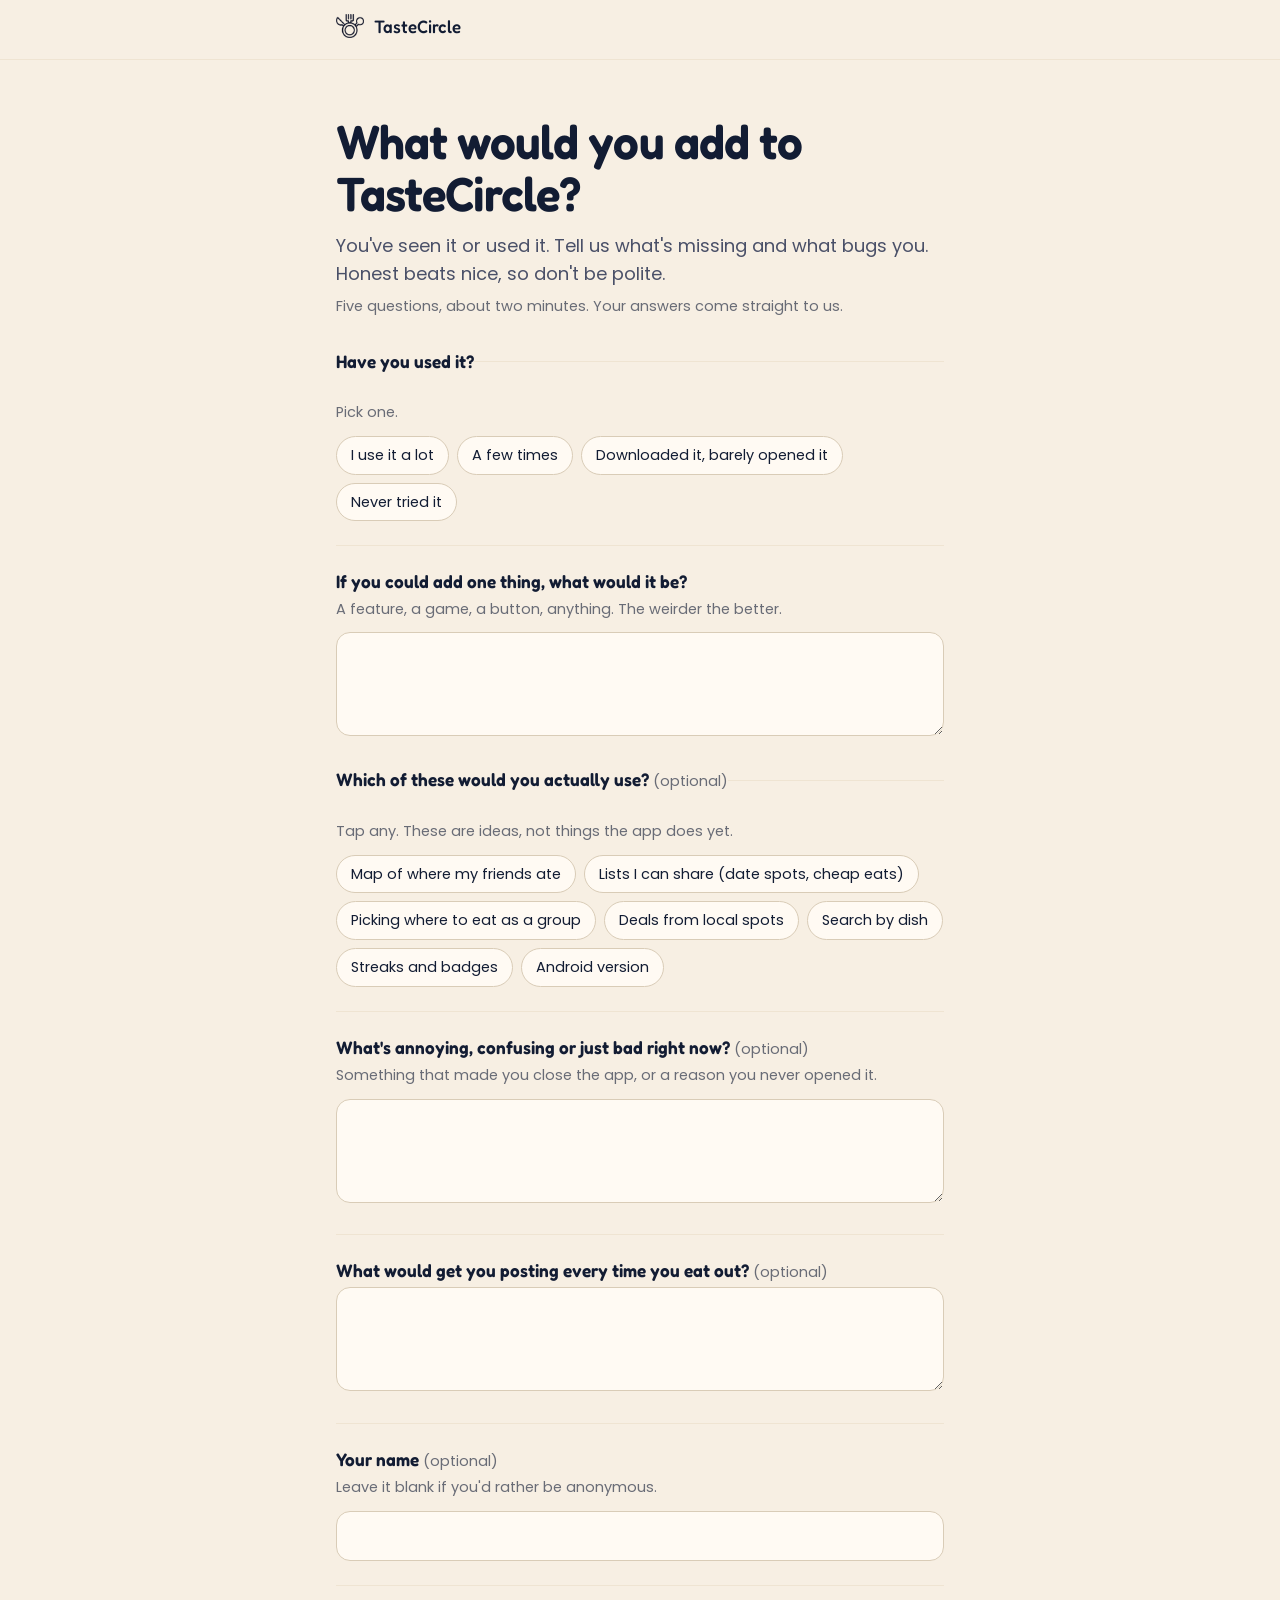
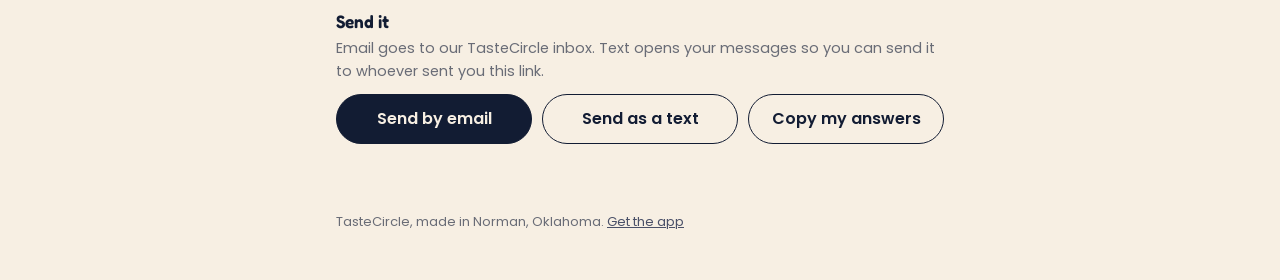
==== feedback/index.html @ be79920f "Add /feedback/: friends' feedback form (what would you add to TasteCircle) Co-Authored-By: Claude Op" ====
<!doctype html>
<html lang="en">
<head>
<meta charset="utf-8">
<meta name="viewport" content="width=device-width, initial-scale=1, viewport-fit=cover">
<title>Make TasteCircle better</title>
<meta name="description" content="Five quick questions. Tell us what you'd add to TasteCircle and what bugs you. Honest beats nice.">
<meta name="robots" content="noindex">
<meta name="theme-color" content="#F7EFE3">
<meta property="og:type" content="website">
<meta property="og:site_name" content="TasteCircle">
<meta property="og:title" content="What would you add to TasteCircle?">
<meta property="og:description" content="Five quick questions, about two minutes. Honest beats nice.">
<meta property="og:image" content="https://stationonemain-source.github.io/taste-circle-site/assets/img/og.jpg">
<meta name="twitter:card" content="summary_large_image">
<link rel="icon" type="image/png" href="../assets/img/favicon.png">
<link rel="apple-touch-icon" href="../assets/img/apple-touch-icon.png">
<link rel="preload" href="../assets/fonts/fredoka.woff2" as="font" type="font/woff2" crossorigin>
<link rel="preload" href="../assets/fonts/poppins-400.woff2" as="font" type="font/woff2" crossorigin>
<style>
@font-face{font-family:Fredoka;src:url(../assets/fonts/fredoka.woff2) format("woff2");font-weight:300 700;font-display:swap}
@font-face{font-family:Poppins;src:url(../assets/fonts/poppins-400.woff2) format("woff2");font-weight:400;font-display:swap}
@font-face{font-family:Poppins;src:url(../assets/fonts/poppins-500.woff2) format("woff2");font-weight:500;font-display:swap}
@font-face{font-family:Poppins;src:url(../assets/fonts/poppins-600.woff2) format("woff2");font-weight:600;font-display:swap}
:root{
  --cream:#F7EFE3;--cream-2:#EFE4D2;--navy:#121c33;--navy-2:#1a2745;--peri:#9DB6FF;
  --ink-2:#4a5068;--ink-3:rgba(18,28,51,.62);--field:#fffaf3;
}
*{box-sizing:border-box}
html{-webkit-text-size-adjust:100%}
body{margin:0;background:var(--cream);color:var(--navy);font:400 16px/1.55 Poppins,sans-serif}
.wrap{max-width:640px;margin:0 auto;padding:0 16px}
.hdr{border-bottom:1px solid var(--cream-2);height:60px;display:flex;align-items:center}
.hdr .wrap{width:100%}
.brand{display:inline-flex;align-items:center;gap:10px;color:var(--navy);text-decoration:none;font:500 18px/1 Fredoka,sans-serif;font-stretch:94%}
.brand img{width:28px;height:auto}
h1{font:600 36px/1.08 Fredoka,sans-serif;font-stretch:94%;letter-spacing:-.02em;margin:40px 0 12px}
.lede{color:var(--ink-2);font-size:18px;margin:0 0 8px}
.small{color:var(--ink-3);font-size:14.5px;margin:0}
form{margin:32px 0 0}
fieldset{border:0;margin:0;padding:24px 0;border-top:1px solid var(--cream-2)}
legend,label.q{display:block;font:600 18px/1.3 Fredoka,sans-serif;font-stretch:94%;padding:0;margin:0 0 4px}
.hint{display:block;color:var(--ink-3);font-size:14.5px;margin:0 0 12px}
.opt{color:var(--ink-3);font:400 14.5px Poppins,sans-serif}
textarea,input[type=text]{width:100%;font:400 16px/1.5 Poppins,sans-serif;color:var(--navy);background:var(--field);border:1px solid #d9ccb7;border-radius:14px;padding:12px 14px}
textarea{min-height:104px;resize:vertical}
textarea:focus,input:focus{outline:2px solid var(--peri);outline-offset:1px;border-color:var(--navy)}
.chips{display:flex;flex-wrap:wrap;gap:8px}
.chip{position:relative}
.chip input{position:absolute;opacity:0;inset:0;margin:0;cursor:pointer}
.chip span{display:inline-block;padding:9px 14px;border:1px solid #d9ccb7;border-radius:999px;background:var(--field);font-size:14.5px;line-height:1.3;cursor:pointer;user-select:none}
.chip input:checked+span{background:var(--navy);border-color:var(--navy);color:var(--cream)}
.chip input:focus-visible+span{outline:2px solid var(--peri);outline-offset:2px}
.send{border-top:1px solid var(--cream-2);padding:24px 0 8px}
.btns{display:flex;flex-direction:column;gap:10px;margin-top:12px}
.btn{appearance:none;display:block;width:100%;text-align:center;font:600 16px/1 Poppins,sans-serif;padding:16px 20px;border-radius:999px;border:1px solid var(--navy);cursor:pointer;text-decoration:none}
.btn.primary{background:var(--navy);color:var(--cream)}
.btn.ghost{background:transparent;color:var(--navy)}
.btn:focus-visible{outline:2px solid var(--peri);outline-offset:2px}
.err{color:#9b2c2c;font-size:14.5px;margin:8px 0 0;min-height:1.4em}
.done{display:none;background:var(--navy);color:var(--cream);border-radius:14px;padding:20px;margin:16px 0 0}
.done h2{font:600 22px/1.2 Fredoka,sans-serif;font-stretch:94%;margin:0 0 6px}
.done p{margin:0;color:rgba(247,239,227,.82);font-size:14.5px}
.done.show{display:block}
footer{color:var(--ink-3);font-size:13px;padding:32px 0 48px}
footer a{color:var(--ink-2)}
@media (min-width:641px){h1{font-size:48px;margin-top:56px}.btns{flex-direction:row}.btn{width:auto;flex:1}}
</style>
</head>
<body>
<header class="hdr"><div class="wrap"><a class="brand" href="../"><img src="../assets/img/mark-navy.png" width="327" height="278" alt="">TasteCircle</a></div></header>

<main class="wrap">
  <h1>What would you add to TasteCircle?</h1>
  <p class="lede">You've seen it or used it. Tell us what's missing and what bugs you. Honest beats nice, so don't be polite.</p>
  <p class="small">Five questions, about two minutes. Your answers come straight to us.</p>

  <form id="f" novalidate>
    <fieldset>
      <legend>Have you used it?</legend>
      <span class="hint">Pick one.</span>
      <div class="chips" role="radiogroup">
        <label class="chip"><input type="radio" name="used" value="I use it a lot"><span>I use it a lot</span></label>
        <label class="chip"><input type="radio" name="used" value="A few times"><span>A few times</span></label>
        <label class="chip"><input type="radio" name="used" value="Downloaded it, barely opened it"><span>Downloaded it, barely opened it</span></label>
        <label class="chip"><input type="radio" name="used" value="Never tried it"><span>Never tried it</span></label>
      </div>
    </fieldset>

    <fieldset>
      <label class="q" for="add">If you could add one thing, what would it be?</label>
      <span class="hint">A feature, a game, a button, anything. The weirder the better.</span>
      <textarea id="add" name="add" required></textarea>
    </fieldset>

    <fieldset>
      <legend>Which of these would you actually use? <span class="opt">(optional)</span></legend>
      <span class="hint">Tap any. These are ideas, not things the app does yet.</span>
      <div class="chips">
        <label class="chip"><input type="checkbox" name="ideas" value="Map of where my friends ate"><span>Map of where my friends ate</span></label>
        <label class="chip"><input type="checkbox" name="ideas" value="Lists I can share (date spots, cheap eats)"><span>Lists I can share (date spots, cheap eats)</span></label>
        <label class="chip"><input type="checkbox" name="ideas" value="Picking where to eat as a group"><span>Picking where to eat as a group</span></label>
        <label class="chip"><input type="checkbox" name="ideas" value="Deals from local spots"><span>Deals from local spots</span></label>
        <label class="chip"><input type="checkbox" name="ideas" value="Search by dish"><span>Search by dish</span></label>
        <label class="chip"><input type="checkbox" name="ideas" value="Streaks and badges"><span>Streaks and badges</span></label>
        <label class="chip"><input type="checkbox" name="ideas" value="Android version"><span>Android version</span></label>
      </div>
    </fieldset>

    <fieldset>
      <label class="q" for="bad">What's annoying, confusing or just bad right now? <span class="opt">(optional)</span></label>
      <span class="hint">Something that made you close the app, or a reason you never opened it.</span>
      <textarea id="bad" name="bad"></textarea>
    </fieldset>

    <fieldset>
      <label class="q" for="more">What would get you posting every time you eat out? <span class="opt">(optional)</span></label>
      <textarea id="more" name="more"></textarea>
    </fieldset>

    <fieldset>
      <label class="q" for="name">Your name <span class="opt">(optional)</span></label>
      <span class="hint">Leave it blank if you'd rather be anonymous.</span>
      <input type="text" id="name" name="name" autocomplete="given-name">
    </fieldset>

    <div class="send">
      <label class="q">Send it</label>
      <span class="hint">Email goes to our TasteCircle inbox. Text opens your messages so you can send it to whoever sent you this link.</span>
      <div class="btns">
        <button class="btn primary" type="button" data-send="email">Send by email</button>
        <button class="btn ghost" type="button" data-send="text">Send as a text</button>
        <button class="btn ghost" type="button" data-send="copy">Copy my answers</button>
      </div>
      <p class="err" id="err" role="alert"></p>
      <div class="done" id="done" role="status">
        <h2>Thank you.</h2>
        <p id="doneMsg">Your email app should be open with your answers in it. Hit send there and it reaches us.</p>
      </div>
    </div>
  </form>
</main>

<footer><div class="wrap">TasteCircle, made in Norman, Oklahoma. <a href="https://apps.apple.com/us/app/tastecircle/id6755754524">Get the app</a></div></footer>

<script>
(function(){
  var TO = "tastecirclemain@gmail.com";
  var f = document.getElementById("f");
  var err = document.getElementById("err");
  var done = document.getElementById("done");
  var doneMsg = document.getElementById("doneMsg");

  function val(id){ return document.getElementById(id).value.trim(); }

  function compose(){
    var used = (f.querySelector('input[name=used]:checked') || {}).value || "";
    var ideas = Array.prototype.map.call(f.querySelectorAll('input[name=ideas]:checked'), function(i){ return i.value; });
    var lines = ["TasteCircle feedback", ""];
    if (val("name")) lines.push("From: " + val("name"));
    if (used) lines.push("Used it: " + used);
    lines.push("", "One thing I'd add:", val("add"));
    if (ideas.length) lines.push("", "I'd use: " + ideas.join("; "));
    if (val("bad")) lines.push("", "What's bad right now:", val("bad"));
    if (val("more")) lines.push("", "What would get me posting:", val("more"));
    return lines.join("\n");
  }

  function show(msg){ doneMsg.textContent = msg; done.classList.add("show"); done.scrollIntoView({behavior:"smooth", block:"nearest"}); }

  f.addEventListener("click", function(e){
    var b = e.target.closest("[data-send]");
    if (!b) return;
    err.textContent = "";
    if (!val("add")) {
      err.textContent = "Fill in the one thing you'd add first. That's the question we care about most.";
      document.getElementById("add").focus();
      return;
    }
    var body = compose();
    var how = b.getAttribute("data-send");
    if (how === "email") {
      var subj = "TasteCircle feedback" + (val("name") ? " from " + val("name") : "");
      location.href = "mailto:" + TO + "?subject=" + encodeURIComponent(subj) + "&body=" + encodeURIComponent(body);
      show("Your email app should be open with your answers in it. Hit send there and it reaches us.");
    } else if (how === "text") {
      location.href = "sms:?&body=" + encodeURIComponent(body);
      show("Your messages app should be open with your answers in it. Pick who sent you this link and hit send.");
    } else {
      var ok = function(){ show("Copied. Paste it into a text or a DM to whoever sent you this link."); };
      if (navigator.clipboard && navigator.clipboard.writeText) {
        navigator.clipboard.writeText(body).then(ok, function(){ err.textContent = "Couldn't copy here. Try Send by email instead."; });
      } else {
        var t = document.createElement("textarea"); t.value = body; document.body.appendChild(t); t.select();
        try { document.execCommand("copy"); ok(); } catch (x) { err.textContent = "Couldn't copy here. Try Send by email instead."; }
        t.remove();
      }
    }
  });
})();
</script>
</body>
</html>
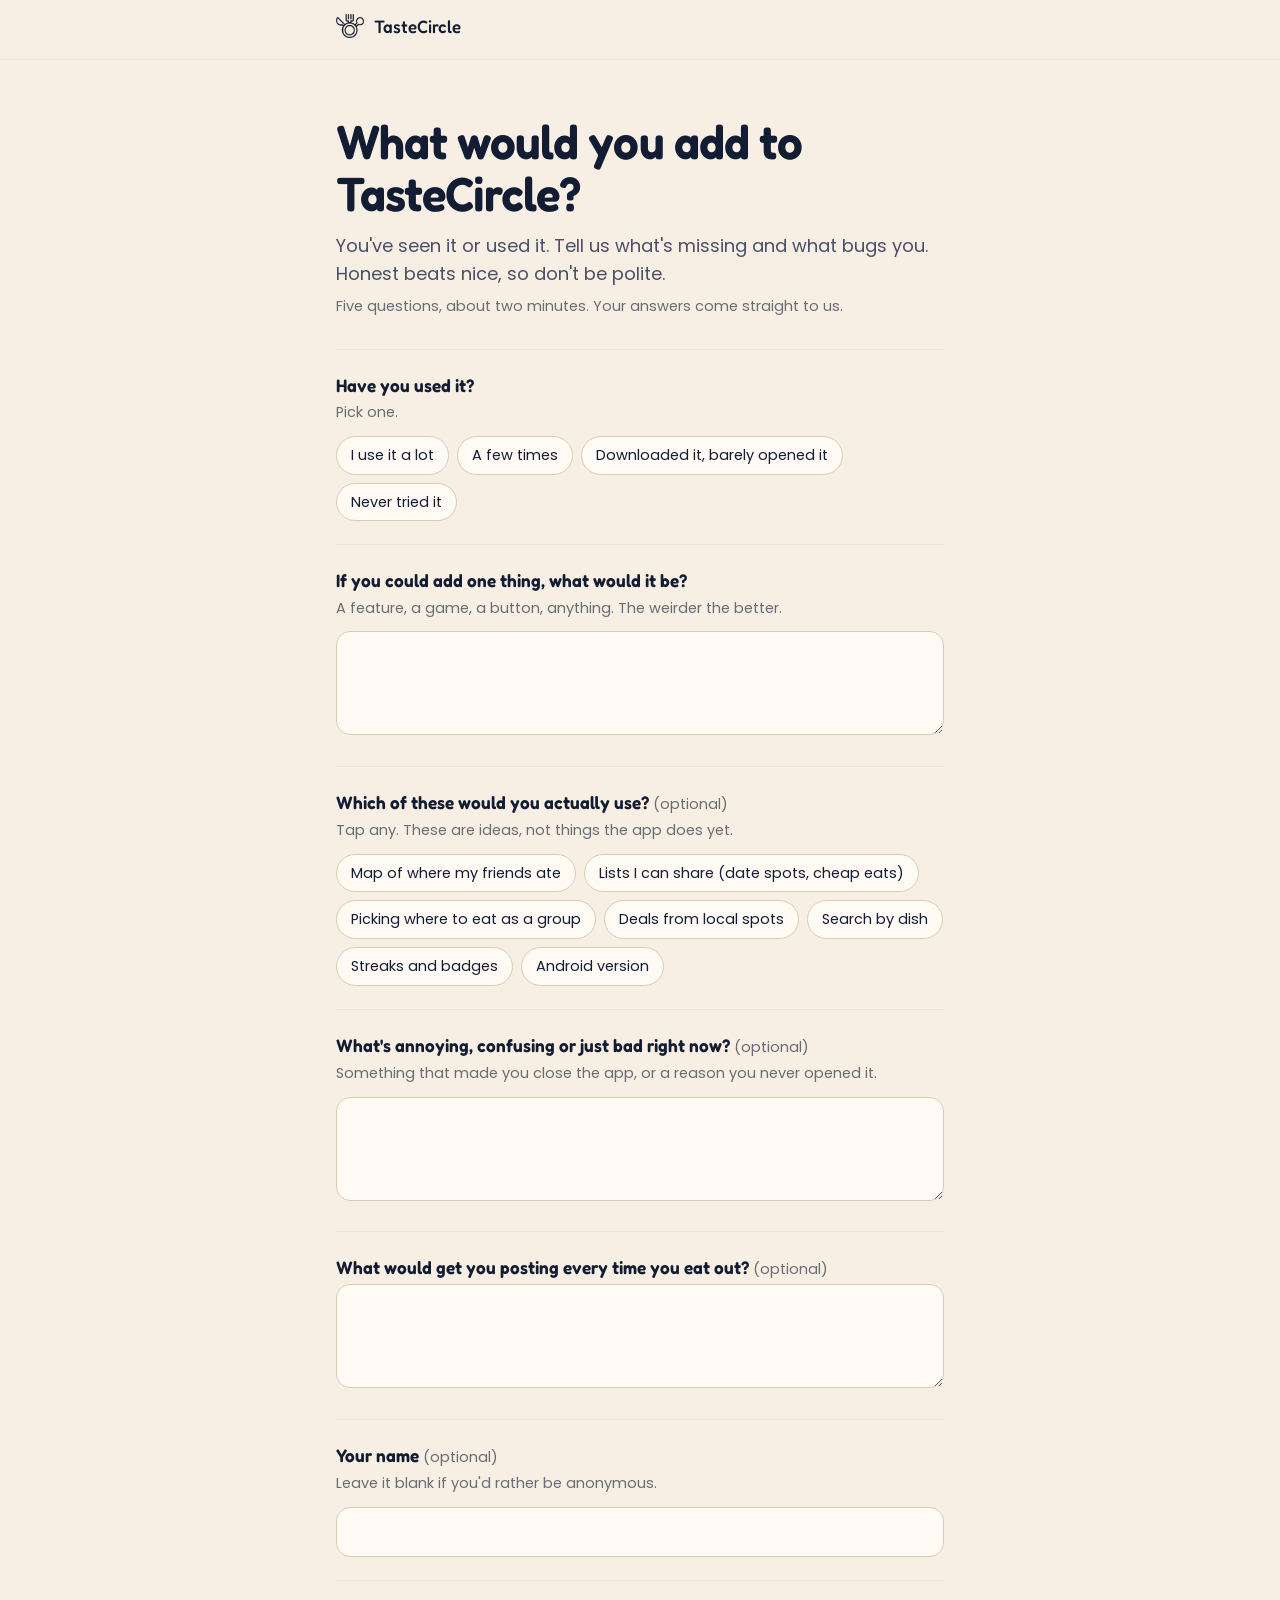
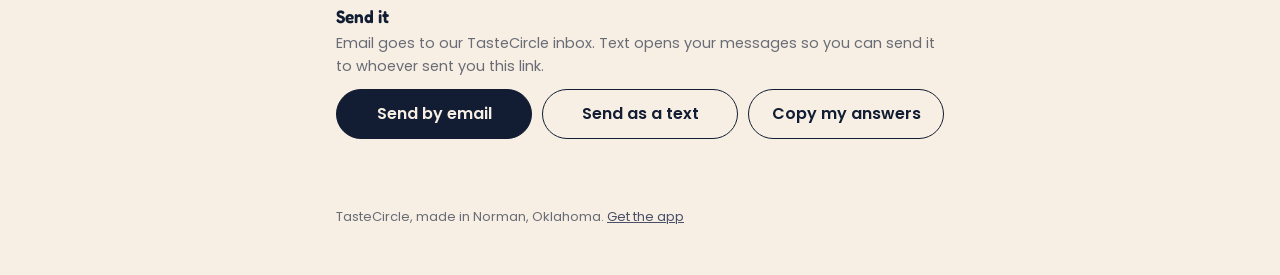
==== commit f80e53af: "feedback: legends no longer cut the divider lines Co-Authored-By: Claude Opus 5.5 <noreply@anthropic" ====
--- a/feedback/index.html
+++ b/feedback/index.html
@@ -38,7 +38,10 @@
 .lede{color:var(--ink-2);font-size:18px;margin:0 0 8px}
 .small{color:var(--ink-3);font-size:14.5px;margin:0}
 form{margin:32px 0 0}
-fieldset{border:0;margin:0;padding:24px 0;border-top:1px solid var(--cream-2)}
+fieldset{border:0;margin:0;padding:0;min-width:0}
+fieldset,.send{box-shadow:0 -1px 0 var(--cream-2);padding-top:24px;padding-bottom:24px}
+legend{float:left;width:100%;padding:0}
+legend+*{clear:both}
 legend,label.q{display:block;font:600 18px/1.3 Fredoka,sans-serif;font-stretch:94%;padding:0;margin:0 0 4px}
 .hint{display:block;color:var(--ink-3);font-size:14.5px;margin:0 0 12px}
 .opt{color:var(--ink-3);font:400 14.5px Poppins,sans-serif}
@@ -51,7 +54,7 @@
 .chip span{display:inline-block;padding:9px 14px;border:1px solid #d9ccb7;border-radius:999px;background:var(--field);font-size:14.5px;line-height:1.3;cursor:pointer;user-select:none}
 .chip input:checked+span{background:var(--navy);border-color:var(--navy);color:var(--cream)}
 .chip input:focus-visible+span{outline:2px solid var(--peri);outline-offset:2px}
-.send{border-top:1px solid var(--cream-2);padding:24px 0 8px}
+.send{padding-bottom:8px}
 .btns{display:flex;flex-direction:column;gap:10px;margin-top:12px}
 .btn{appearance:none;display:block;width:100%;text-align:center;font:600 16px/1 Poppins,sans-serif;padding:16px 20px;border-radius:999px;border:1px solid var(--navy);cursor:pointer;text-decoration:none}
 .btn.primary{background:var(--navy);color:var(--cream)}
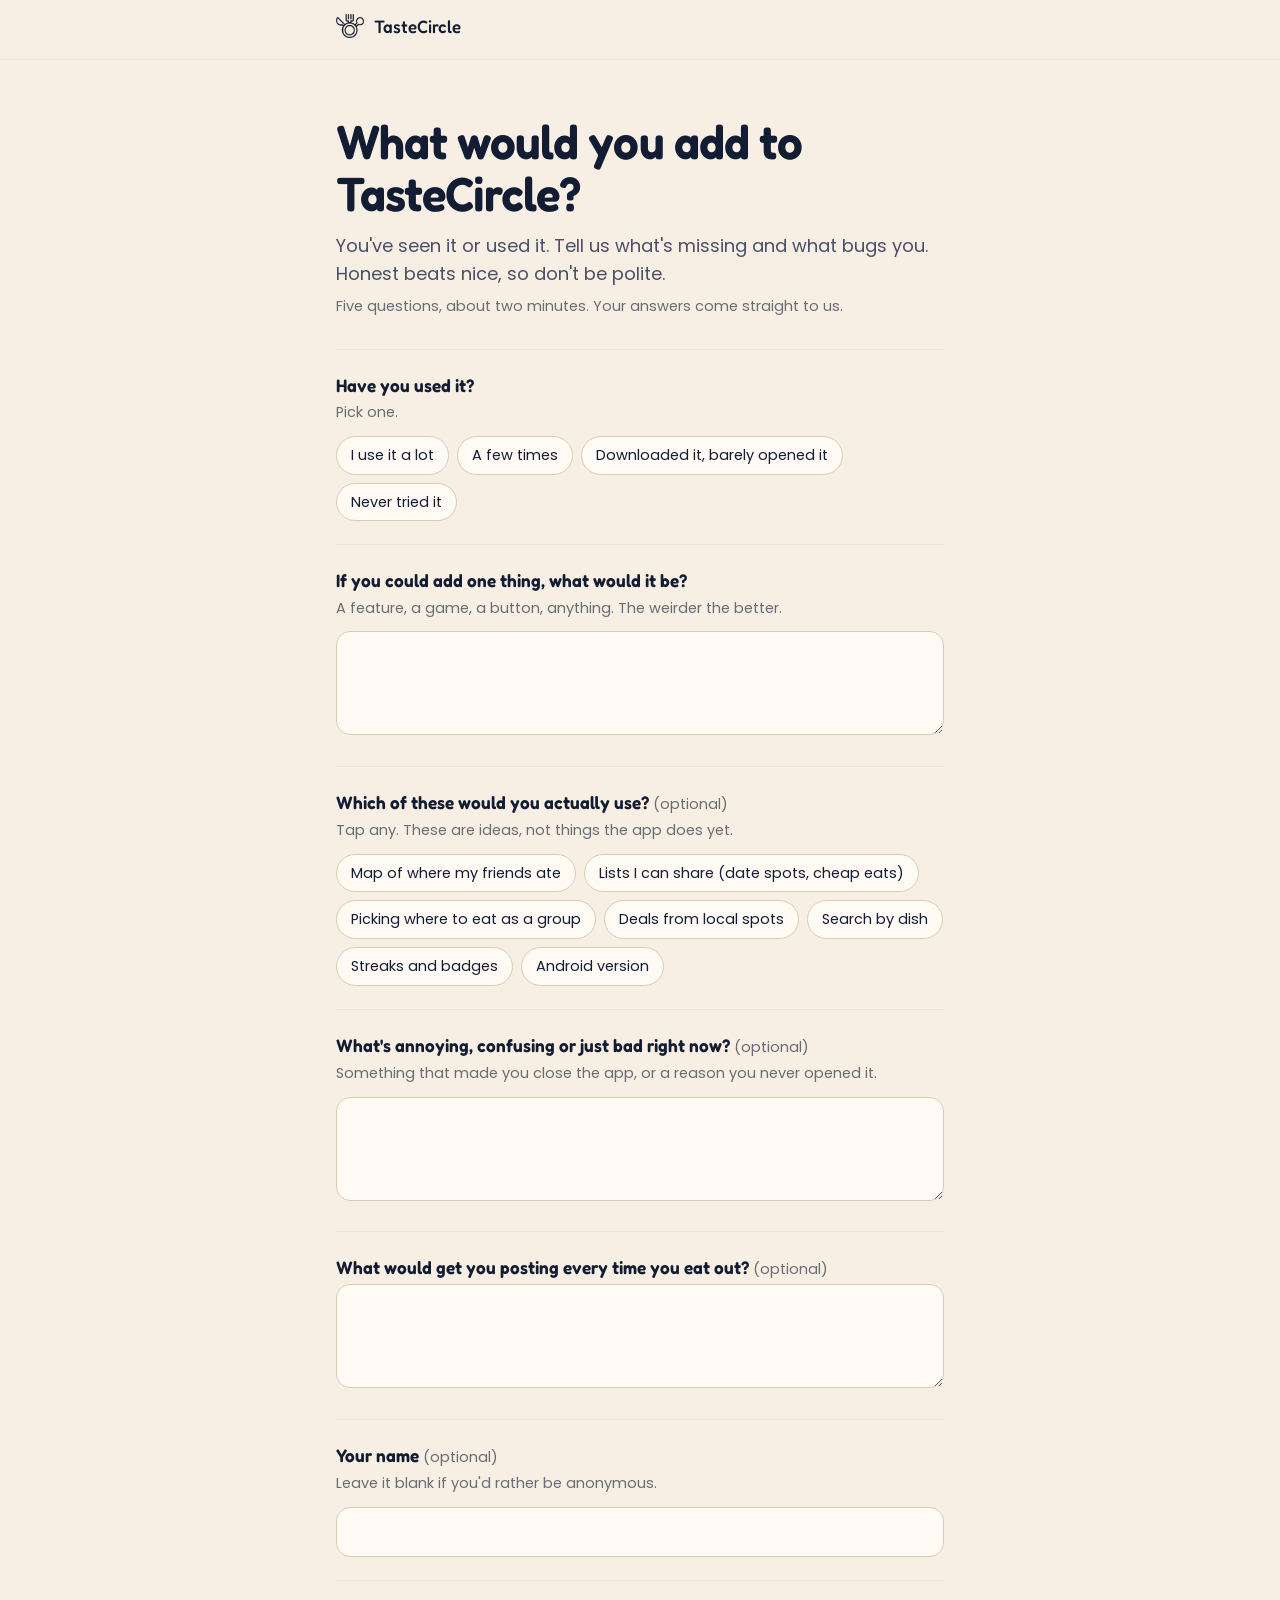
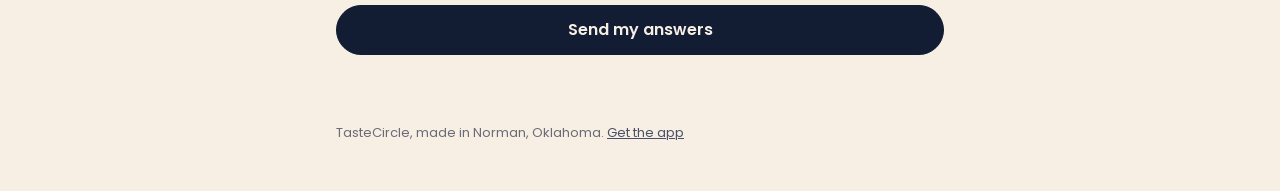
==== commit c46e8010: "feedback: answers go straight to Circle (Taste Circle > The App > Feedback) via n8n tc-feedback; ema" ====
--- a/feedback/index.html
+++ b/feedback/index.html
@@ -55,6 +55,10 @@
 .chip input:checked+span{background:var(--navy);border-color:var(--navy);color:var(--cream)}
 .chip input:focus-visible+span{outline:2px solid var(--peri);outline-offset:2px}
 .send{padding-bottom:8px}
+.send>.btns{margin-top:0}
+.fallback{margin-top:16px}
+.btn:disabled{opacity:.6;cursor:default}
+.hp{position:absolute;left:-9999px;width:1px;height:1px;overflow:hidden}
 .btns{display:flex;flex-direction:column;gap:10px;margin-top:12px}
 .btn{appearance:none;display:block;width:100%;text-align:center;font:600 16px/1 Poppins,sans-serif;padding:16px 20px;border-radius:999px;border:1px solid var(--navy);cursor:pointer;text-decoration:none}
 .btn.primary{background:var(--navy);color:var(--cream)}
@@ -127,18 +131,24 @@
       <input type="text" id="name" name="name" autocomplete="given-name">
     </fieldset>
 
+    <div class="hp" aria-hidden="true"><label for="website">Leave this empty</label><input type="text" id="website" name="website" tabindex="-1" autocomplete="off"></div>
+
     <div class="send">
-      <label class="q">Send it</label>
-      <span class="hint">Email goes to our TasteCircle inbox. Text opens your messages so you can send it to whoever sent you this link.</span>
       <div class="btns">
-        <button class="btn primary" type="button" data-send="email">Send by email</button>
-        <button class="btn ghost" type="button" data-send="text">Send as a text</button>
-        <button class="btn ghost" type="button" data-send="copy">Copy my answers</button>
+        <button class="btn primary" type="button" data-send="post" id="sendBtn">Send my answers</button>
       </div>
       <p class="err" id="err" role="alert"></p>
+      <div class="fallback" id="fallback" hidden>
+        <span class="hint">Or send them another way:</span>
+        <div class="btns">
+          <button class="btn ghost" type="button" data-send="email">Send by email</button>
+          <button class="btn ghost" type="button" data-send="text">Send as a text</button>
+          <button class="btn ghost" type="button" data-send="copy">Copy my answers</button>
+        </div>
+      </div>
       <div class="done" id="done" role="status">
         <h2>Thank you.</h2>
-        <p id="doneMsg">Your email app should be open with your answers in it. Hit send there and it reaches us.</p>
+        <p id="doneMsg">Got it. Your answers are with us.</p>
       </div>
     </div>
   </form>
@@ -149,7 +159,10 @@
 <script>
 (function(){
   var TO = "tastecirclemain@gmail.com";
+  var HOOK = "https://n8n.srv1748596.hstgr.cloud/webhook/tc-feedback";
   var f = document.getElementById("f");
+  var sendBtn = document.getElementById("sendBtn");
+  var fallback = document.getElementById("fallback");
   var err = document.getElementById("err");
   var done = document.getElementById("done");
   var doneMsg = document.getElementById("doneMsg");
@@ -182,6 +195,34 @@
     }
     var body = compose();
     var how = b.getAttribute("data-send");
+    if (how === "post") {
+      if (sendBtn.disabled) return;
+      sendBtn.disabled = true; sendBtn.textContent = "Sending…";
+      var data = {
+        add: val("add"), bad: val("bad"), more: val("more"), name: val("name"), website: val("website"),
+        used: (f.querySelector('input[name=used]:checked') || {}).value || "",
+        ideas: Array.prototype.map.call(f.querySelectorAll('input[name=ideas]:checked'), function(i){ return i.value; })
+      };
+      var fail = function(msg){
+        sendBtn.disabled = false; sendBtn.textContent = "Try again";
+        err.textContent = msg || "That didn't go through. Try again, or send your answers another way below.";
+        fallback.hidden = false;
+      };
+      fetch(HOOK, { method: "POST", headers: { "Content-Type": "application/json" }, body: JSON.stringify(data) })
+        .then(function(r){ return r.json().catch(function(){ return {}; }).then(function(j){ return { status: r.status, j: j }; }); })
+        .then(function(x){
+          if (x.status === 200 && x.j && x.j.ok) {
+            sendBtn.textContent = "Sent";
+            fallback.hidden = true;
+            show(x.j.duplicate ? "We already have these answers. Thanks again." : "Got it. Your answers are with us.");
+          } else if (x.status === 429) {
+            fail("Too many answers in a short time. Try again later, or send them another way below.");
+          } else {
+            fail();
+          }
+        }, function(){ fail(); });
+      return;
+    }
     if (how === "email") {
       var subj = "TasteCircle feedback" + (val("name") ? " from " + val("name") : "");
       location.href = "mailto:" + TO + "?subject=" + encodeURIComponent(subj) + "&body=" + encodeURIComponent(body);
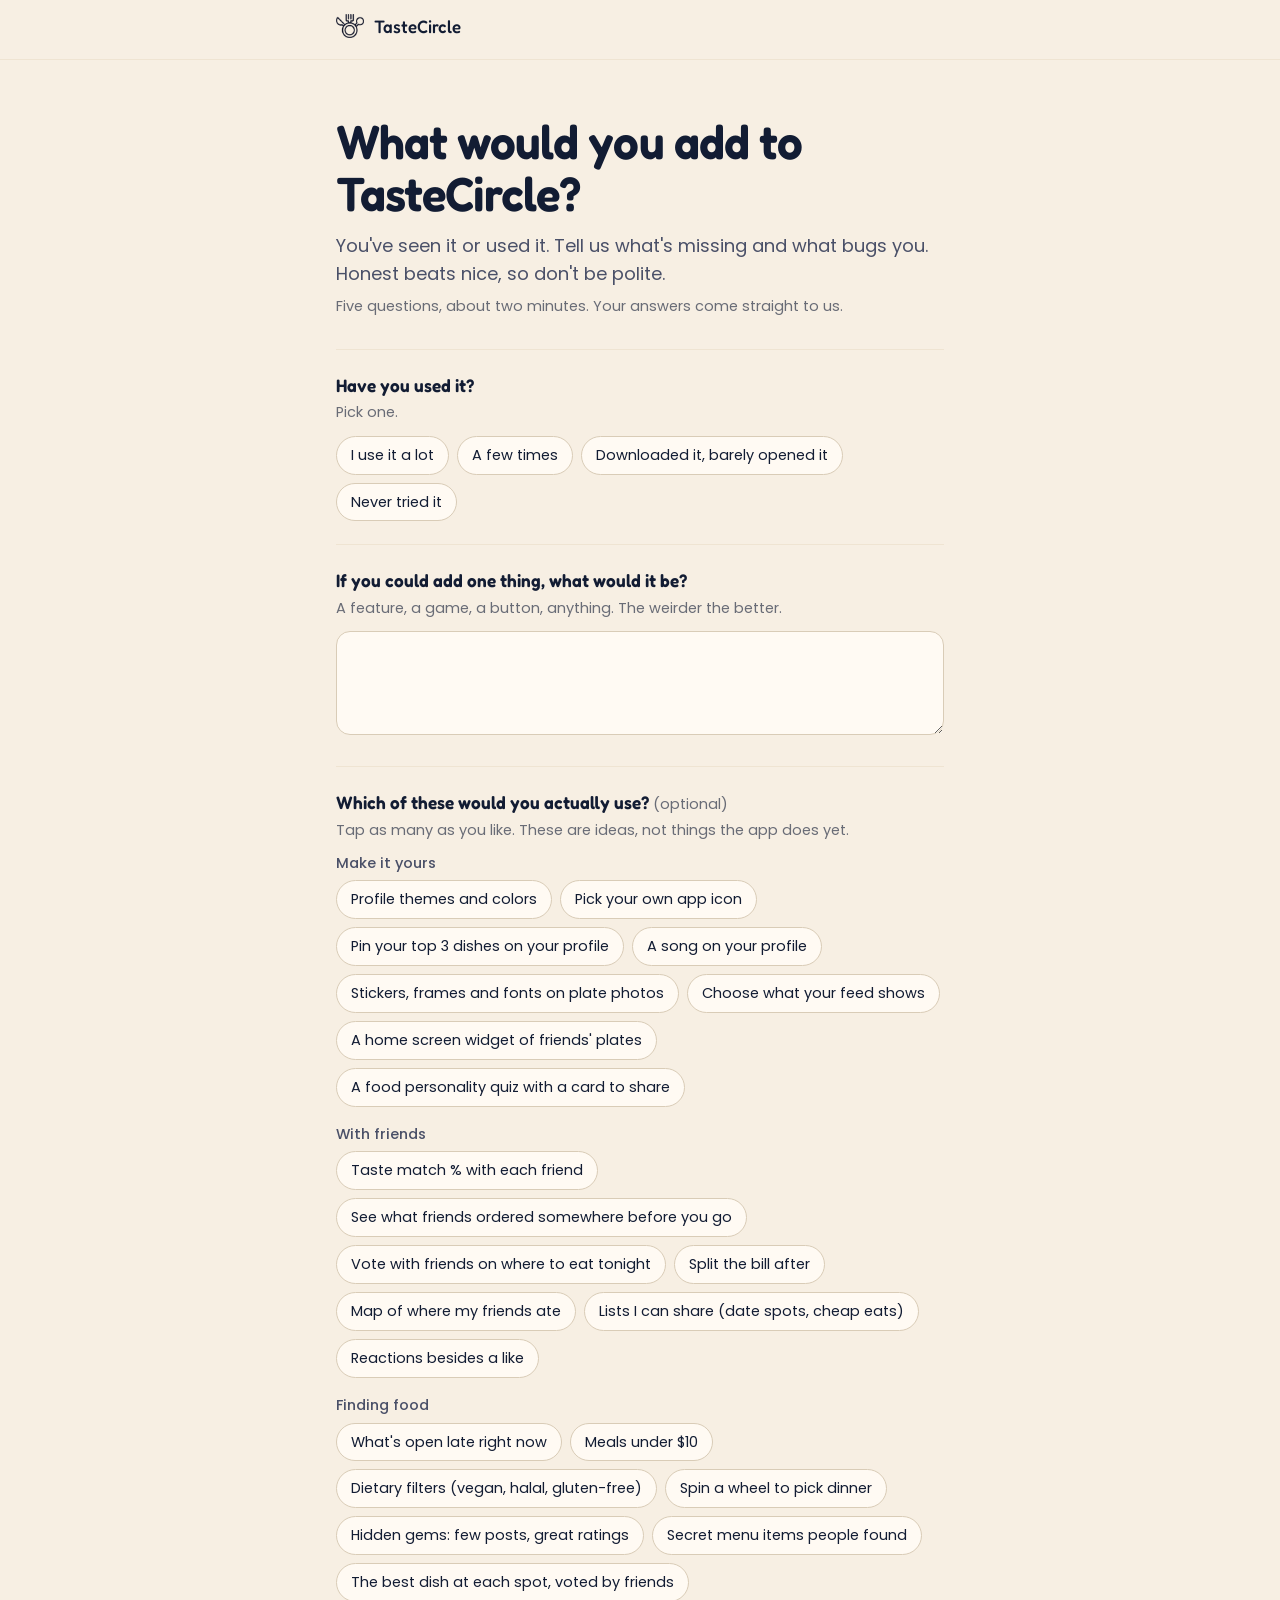
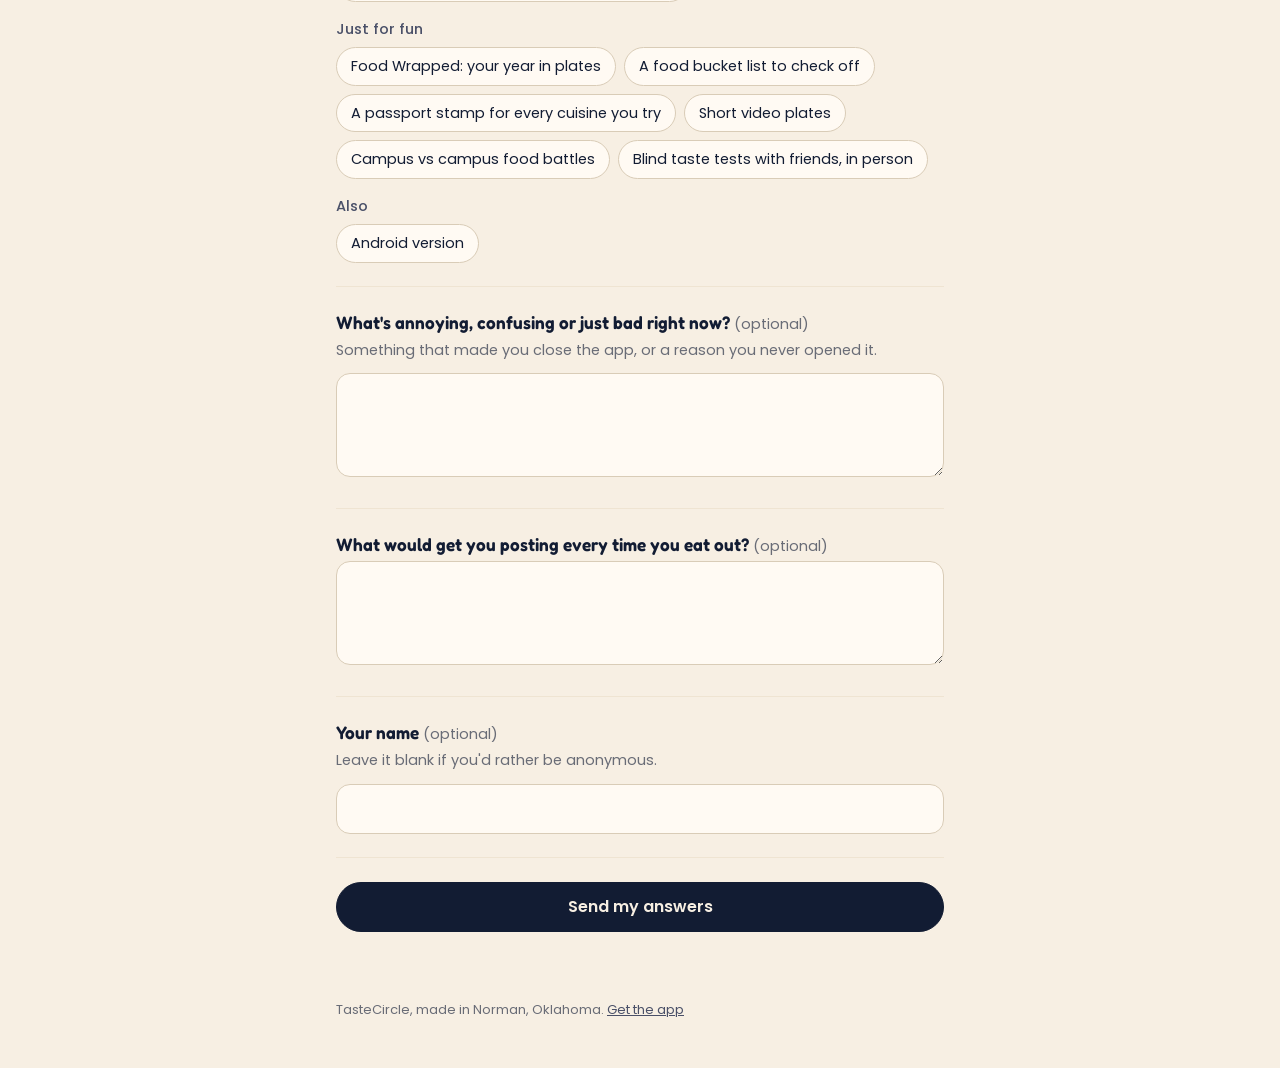
==== commit a63d2a6b: "feedback: 29 idea chips in five groups (Make it yours first), none the app already has Co-Authored-B" ====
--- a/feedback/index.html
+++ b/feedback/index.html
@@ -49,6 +49,8 @@
 textarea{min-height:104px;resize:vertical}
 textarea:focus,input:focus{outline:2px solid var(--peri);outline-offset:1px;border-color:var(--navy)}
 .chips{display:flex;flex-wrap:wrap;gap:8px}
+.grp+.grp{margin-top:18px}
+.grp-h{display:block;font:500 14.5px/1.3 Poppins,sans-serif;color:var(--ink-2);margin:0 0 8px}
 .chip{position:relative}
 .chip input{position:absolute;opacity:0;inset:0;margin:0;cursor:pointer}
 .chip span{display:inline-block;padding:9px 14px;border:1px solid #d9ccb7;border-radius:999px;background:var(--field);font-size:14.5px;line-height:1.3;cursor:pointer;user-select:none}
@@ -102,15 +104,60 @@
 
     <fieldset>
       <legend>Which of these would you actually use? <span class="opt">(optional)</span></legend>
-      <span class="hint">Tap any. These are ideas, not things the app does yet.</span>
-      <div class="chips">
-        <label class="chip"><input type="checkbox" name="ideas" value="Map of where my friends ate"><span>Map of where my friends ate</span></label>
-        <label class="chip"><input type="checkbox" name="ideas" value="Lists I can share (date spots, cheap eats)"><span>Lists I can share (date spots, cheap eats)</span></label>
-        <label class="chip"><input type="checkbox" name="ideas" value="Picking where to eat as a group"><span>Picking where to eat as a group</span></label>
-        <label class="chip"><input type="checkbox" name="ideas" value="Deals from local spots"><span>Deals from local spots</span></label>
-        <label class="chip"><input type="checkbox" name="ideas" value="Search by dish"><span>Search by dish</span></label>
-        <label class="chip"><input type="checkbox" name="ideas" value="Streaks and badges"><span>Streaks and badges</span></label>
-        <label class="chip"><input type="checkbox" name="ideas" value="Android version"><span>Android version</span></label>
+      <span class="hint">Tap as many as you like. These are ideas, not things the app does yet.</span>
+      <div class="grp">
+        <span class="grp-h">Make it yours</span>
+        <div class="chips">
+          <label class="chip"><input type="checkbox" name="ideas" value="Profile themes and colors"><span>Profile themes and colors</span></label>
+          <label class="chip"><input type="checkbox" name="ideas" value="Pick your own app icon"><span>Pick your own app icon</span></label>
+          <label class="chip"><input type="checkbox" name="ideas" value="Pin your top 3 dishes on your profile"><span>Pin your top 3 dishes on your profile</span></label>
+          <label class="chip"><input type="checkbox" name="ideas" value="A song on your profile"><span>A song on your profile</span></label>
+          <label class="chip"><input type="checkbox" name="ideas" value="Stickers, frames and fonts on plate photos"><span>Stickers, frames and fonts on plate photos</span></label>
+          <label class="chip"><input type="checkbox" name="ideas" value="Choose what your feed shows"><span>Choose what your feed shows</span></label>
+          <label class="chip"><input type="checkbox" name="ideas" value="A home screen widget of friends&#x27; plates"><span>A home screen widget of friends&#x27; plates</span></label>
+          <label class="chip"><input type="checkbox" name="ideas" value="A food personality quiz with a card to share"><span>A food personality quiz with a card to share</span></label>
+        </div>
+      </div>
+      <div class="grp">
+        <span class="grp-h">With friends</span>
+        <div class="chips">
+          <label class="chip"><input type="checkbox" name="ideas" value="Taste match % with each friend"><span>Taste match % with each friend</span></label>
+          <label class="chip"><input type="checkbox" name="ideas" value="See what friends ordered somewhere before you go"><span>See what friends ordered somewhere before you go</span></label>
+          <label class="chip"><input type="checkbox" name="ideas" value="Vote with friends on where to eat tonight"><span>Vote with friends on where to eat tonight</span></label>
+          <label class="chip"><input type="checkbox" name="ideas" value="Split the bill after"><span>Split the bill after</span></label>
+          <label class="chip"><input type="checkbox" name="ideas" value="Map of where my friends ate"><span>Map of where my friends ate</span></label>
+          <label class="chip"><input type="checkbox" name="ideas" value="Lists I can share (date spots, cheap eats)"><span>Lists I can share (date spots, cheap eats)</span></label>
+          <label class="chip"><input type="checkbox" name="ideas" value="Reactions besides a like"><span>Reactions besides a like</span></label>
+        </div>
+      </div>
+      <div class="grp">
+        <span class="grp-h">Finding food</span>
+        <div class="chips">
+          <label class="chip"><input type="checkbox" name="ideas" value="What&#x27;s open late right now"><span>What&#x27;s open late right now</span></label>
+          <label class="chip"><input type="checkbox" name="ideas" value="Meals under $10"><span>Meals under $10</span></label>
+          <label class="chip"><input type="checkbox" name="ideas" value="Dietary filters (vegan, halal, gluten-free)"><span>Dietary filters (vegan, halal, gluten-free)</span></label>
+          <label class="chip"><input type="checkbox" name="ideas" value="Spin a wheel to pick dinner"><span>Spin a wheel to pick dinner</span></label>
+          <label class="chip"><input type="checkbox" name="ideas" value="Hidden gems: few posts, great ratings"><span>Hidden gems: few posts, great ratings</span></label>
+          <label class="chip"><input type="checkbox" name="ideas" value="Secret menu items people found"><span>Secret menu items people found</span></label>
+          <label class="chip"><input type="checkbox" name="ideas" value="The best dish at each spot, voted by friends"><span>The best dish at each spot, voted by friends</span></label>
+        </div>
+      </div>
+      <div class="grp">
+        <span class="grp-h">Just for fun</span>
+        <div class="chips">
+          <label class="chip"><input type="checkbox" name="ideas" value="Food Wrapped: your year in plates"><span>Food Wrapped: your year in plates</span></label>
+          <label class="chip"><input type="checkbox" name="ideas" value="A food bucket list to check off"><span>A food bucket list to check off</span></label>
+          <label class="chip"><input type="checkbox" name="ideas" value="A passport stamp for every cuisine you try"><span>A passport stamp for every cuisine you try</span></label>
+          <label class="chip"><input type="checkbox" name="ideas" value="Short video plates"><span>Short video plates</span></label>
+          <label class="chip"><input type="checkbox" name="ideas" value="Campus vs campus food battles"><span>Campus vs campus food battles</span></label>
+          <label class="chip"><input type="checkbox" name="ideas" value="Blind taste tests with friends, in person"><span>Blind taste tests with friends, in person</span></label>
+        </div>
+      </div>
+      <div class="grp">
+        <span class="grp-h">Also</span>
+        <div class="chips">
+          <label class="chip"><input type="checkbox" name="ideas" value="Android version"><span>Android version</span></label>
+        </div>
       </div>
     </fieldset>
 
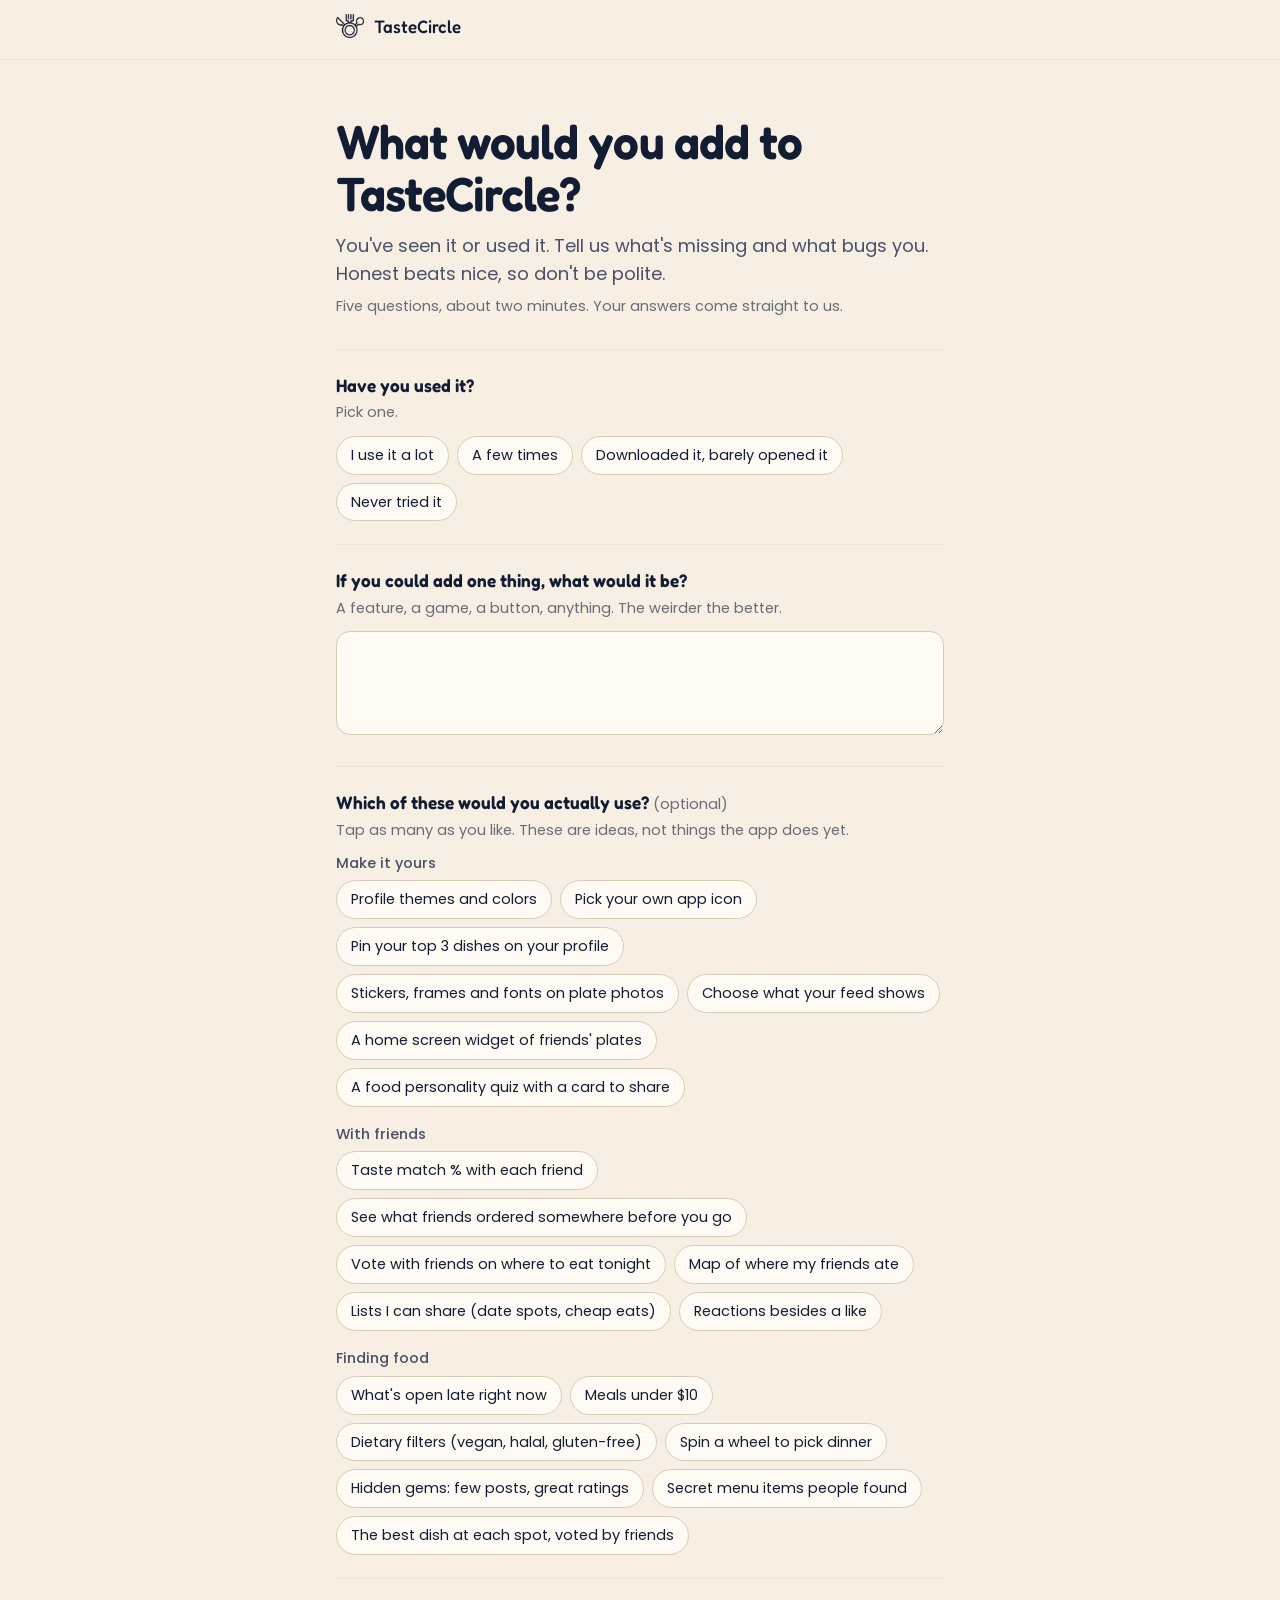
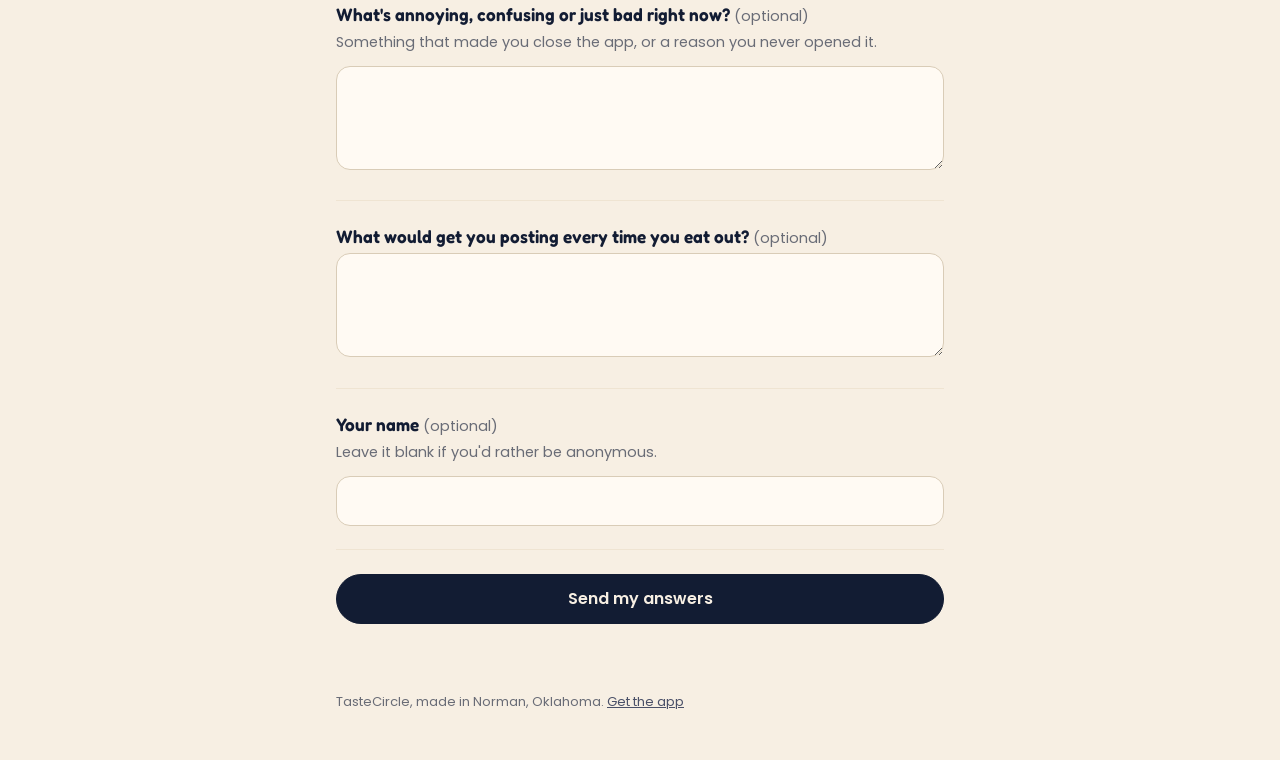
==== commit 14c9ba4a: "feedback: 20 ideas in three groups (Circle's cuts); one quiet retry before showing a failure; the fa" ====
--- a/feedback/index.html
+++ b/feedback/index.html
@@ -111,7 +111,6 @@
           <label class="chip"><input type="checkbox" name="ideas" value="Profile themes and colors"><span>Profile themes and colors</span></label>
           <label class="chip"><input type="checkbox" name="ideas" value="Pick your own app icon"><span>Pick your own app icon</span></label>
           <label class="chip"><input type="checkbox" name="ideas" value="Pin your top 3 dishes on your profile"><span>Pin your top 3 dishes on your profile</span></label>
-          <label class="chip"><input type="checkbox" name="ideas" value="A song on your profile"><span>A song on your profile</span></label>
           <label class="chip"><input type="checkbox" name="ideas" value="Stickers, frames and fonts on plate photos"><span>Stickers, frames and fonts on plate photos</span></label>
           <label class="chip"><input type="checkbox" name="ideas" value="Choose what your feed shows"><span>Choose what your feed shows</span></label>
           <label class="chip"><input type="checkbox" name="ideas" value="A home screen widget of friends&#x27; plates"><span>A home screen widget of friends&#x27; plates</span></label>
@@ -124,7 +123,6 @@
           <label class="chip"><input type="checkbox" name="ideas" value="Taste match % with each friend"><span>Taste match % with each friend</span></label>
           <label class="chip"><input type="checkbox" name="ideas" value="See what friends ordered somewhere before you go"><span>See what friends ordered somewhere before you go</span></label>
           <label class="chip"><input type="checkbox" name="ideas" value="Vote with friends on where to eat tonight"><span>Vote with friends on where to eat tonight</span></label>
-          <label class="chip"><input type="checkbox" name="ideas" value="Split the bill after"><span>Split the bill after</span></label>
           <label class="chip"><input type="checkbox" name="ideas" value="Map of where my friends ate"><span>Map of where my friends ate</span></label>
           <label class="chip"><input type="checkbox" name="ideas" value="Lists I can share (date spots, cheap eats)"><span>Lists I can share (date spots, cheap eats)</span></label>
           <label class="chip"><input type="checkbox" name="ideas" value="Reactions besides a like"><span>Reactions besides a like</span></label>
@@ -140,23 +138,6 @@
           <label class="chip"><input type="checkbox" name="ideas" value="Hidden gems: few posts, great ratings"><span>Hidden gems: few posts, great ratings</span></label>
           <label class="chip"><input type="checkbox" name="ideas" value="Secret menu items people found"><span>Secret menu items people found</span></label>
           <label class="chip"><input type="checkbox" name="ideas" value="The best dish at each spot, voted by friends"><span>The best dish at each spot, voted by friends</span></label>
-        </div>
-      </div>
-      <div class="grp">
-        <span class="grp-h">Just for fun</span>
-        <div class="chips">
-          <label class="chip"><input type="checkbox" name="ideas" value="Food Wrapped: your year in plates"><span>Food Wrapped: your year in plates</span></label>
-          <label class="chip"><input type="checkbox" name="ideas" value="A food bucket list to check off"><span>A food bucket list to check off</span></label>
-          <label class="chip"><input type="checkbox" name="ideas" value="A passport stamp for every cuisine you try"><span>A passport stamp for every cuisine you try</span></label>
-          <label class="chip"><input type="checkbox" name="ideas" value="Short video plates"><span>Short video plates</span></label>
-          <label class="chip"><input type="checkbox" name="ideas" value="Campus vs campus food battles"><span>Campus vs campus food battles</span></label>
-          <label class="chip"><input type="checkbox" name="ideas" value="Blind taste tests with friends, in person"><span>Blind taste tests with friends, in person</span></label>
-        </div>
-      </div>
-      <div class="grp">
-        <span class="grp-h">Also</span>
-        <div class="chips">
-          <label class="chip"><input type="checkbox" name="ideas" value="Android version"><span>Android version</span></label>
         </div>
       </div>
     </fieldset>
@@ -255,8 +236,14 @@
         err.textContent = msg || "That didn't go through. Try again, or send your answers another way below.";
         fallback.hidden = false;
       };
-      fetch(HOOK, { method: "POST", headers: { "Content-Type": "application/json" }, body: JSON.stringify(data) })
-        .then(function(r){ return r.json().catch(function(){ return {}; }).then(function(j){ return { status: r.status, j: j }; }); })
+      var post = function(){
+        return fetch(HOOK, { method: "POST", headers: { "Content-Type": "application/json" }, body: JSON.stringify(data) })
+          .then(function(r){ return r.json().catch(function(){ return {}; }).then(function(j){ return { status: r.status, j: j }; }); });
+      };
+      var wait = function(ms){ return new Promise(function(res){ setTimeout(res, ms); }); };
+      /* one quiet retry: a server restarting for a few seconds should not cost someone their answers */
+      var once = function(){ return post().then(function(x){ return (x.status >= 500) ? wait(2500).then(post) : x; }, function(){ return wait(2500).then(post); }); };
+      once()
         .then(function(x){
           if (x.status === 200 && x.j && x.j.ok) {
             sendBtn.textContent = "Sent";
@@ -265,9 +252,9 @@
           } else if (x.status === 429) {
             fail("Too many answers in a short time. Try again later, or send them another way below.");
           } else {
-            fail();
+            fail("That didn't go through (error " + x.status + "). Try again, or send your answers another way below.");
           }
-        }, function(){ fail(); });
+        }, function(){ fail("Couldn't reach us from this connection. Try again, or send your answers another way below."); });
       return;
     }
     if (how === "email") {
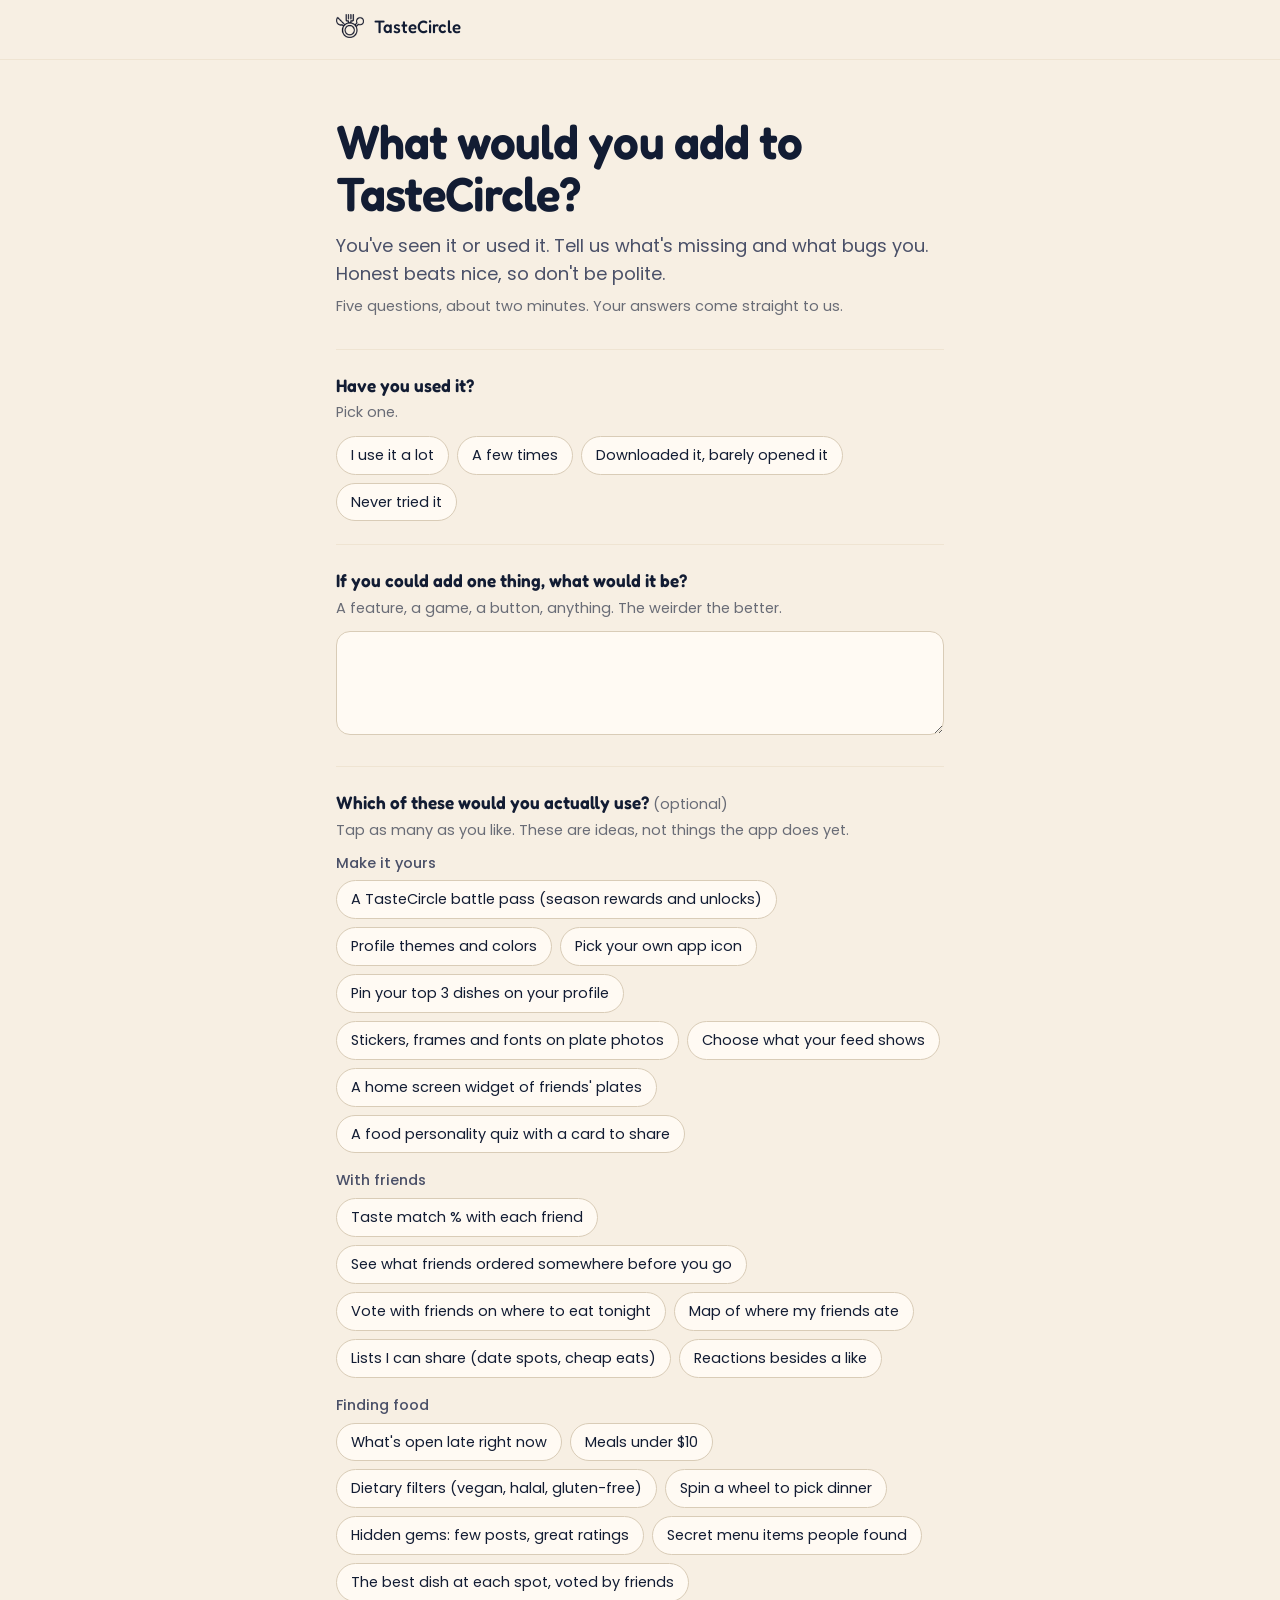
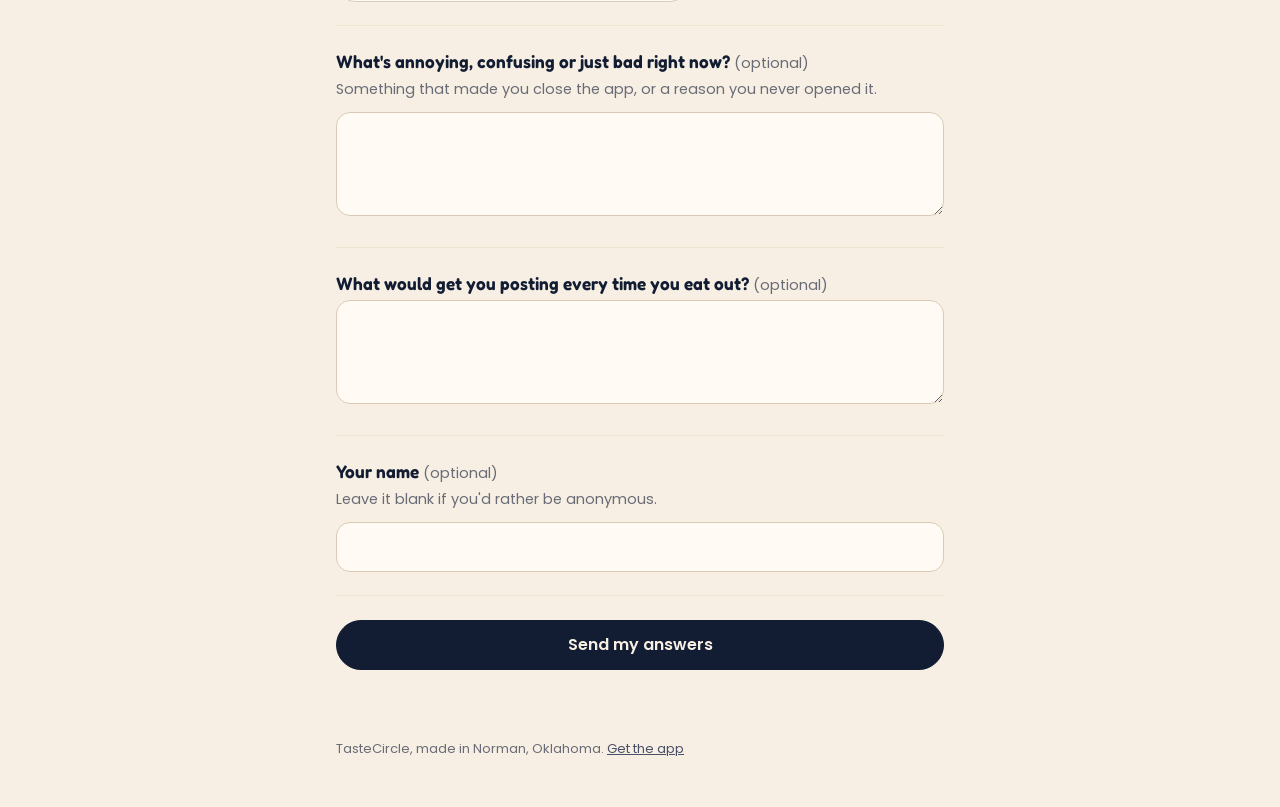
==== commit 1a042e94: "feedback: add the TasteCircle battle pass idea Co-Authored-By: Claude Opus 5.5 <noreply@anthropic.co" ====
--- a/feedback/index.html
+++ b/feedback/index.html
@@ -108,6 +108,7 @@
       <div class="grp">
         <span class="grp-h">Make it yours</span>
         <div class="chips">
+          <label class="chip"><input type="checkbox" name="ideas" value="A TasteCircle battle pass (season rewards and unlocks)"><span>A TasteCircle battle pass (season rewards and unlocks)</span></label>
           <label class="chip"><input type="checkbox" name="ideas" value="Profile themes and colors"><span>Profile themes and colors</span></label>
           <label class="chip"><input type="checkbox" name="ideas" value="Pick your own app icon"><span>Pick your own app icon</span></label>
           <label class="chip"><input type="checkbox" name="ideas" value="Pin your top 3 dishes on your profile"><span>Pin your top 3 dishes on your profile</span></label>
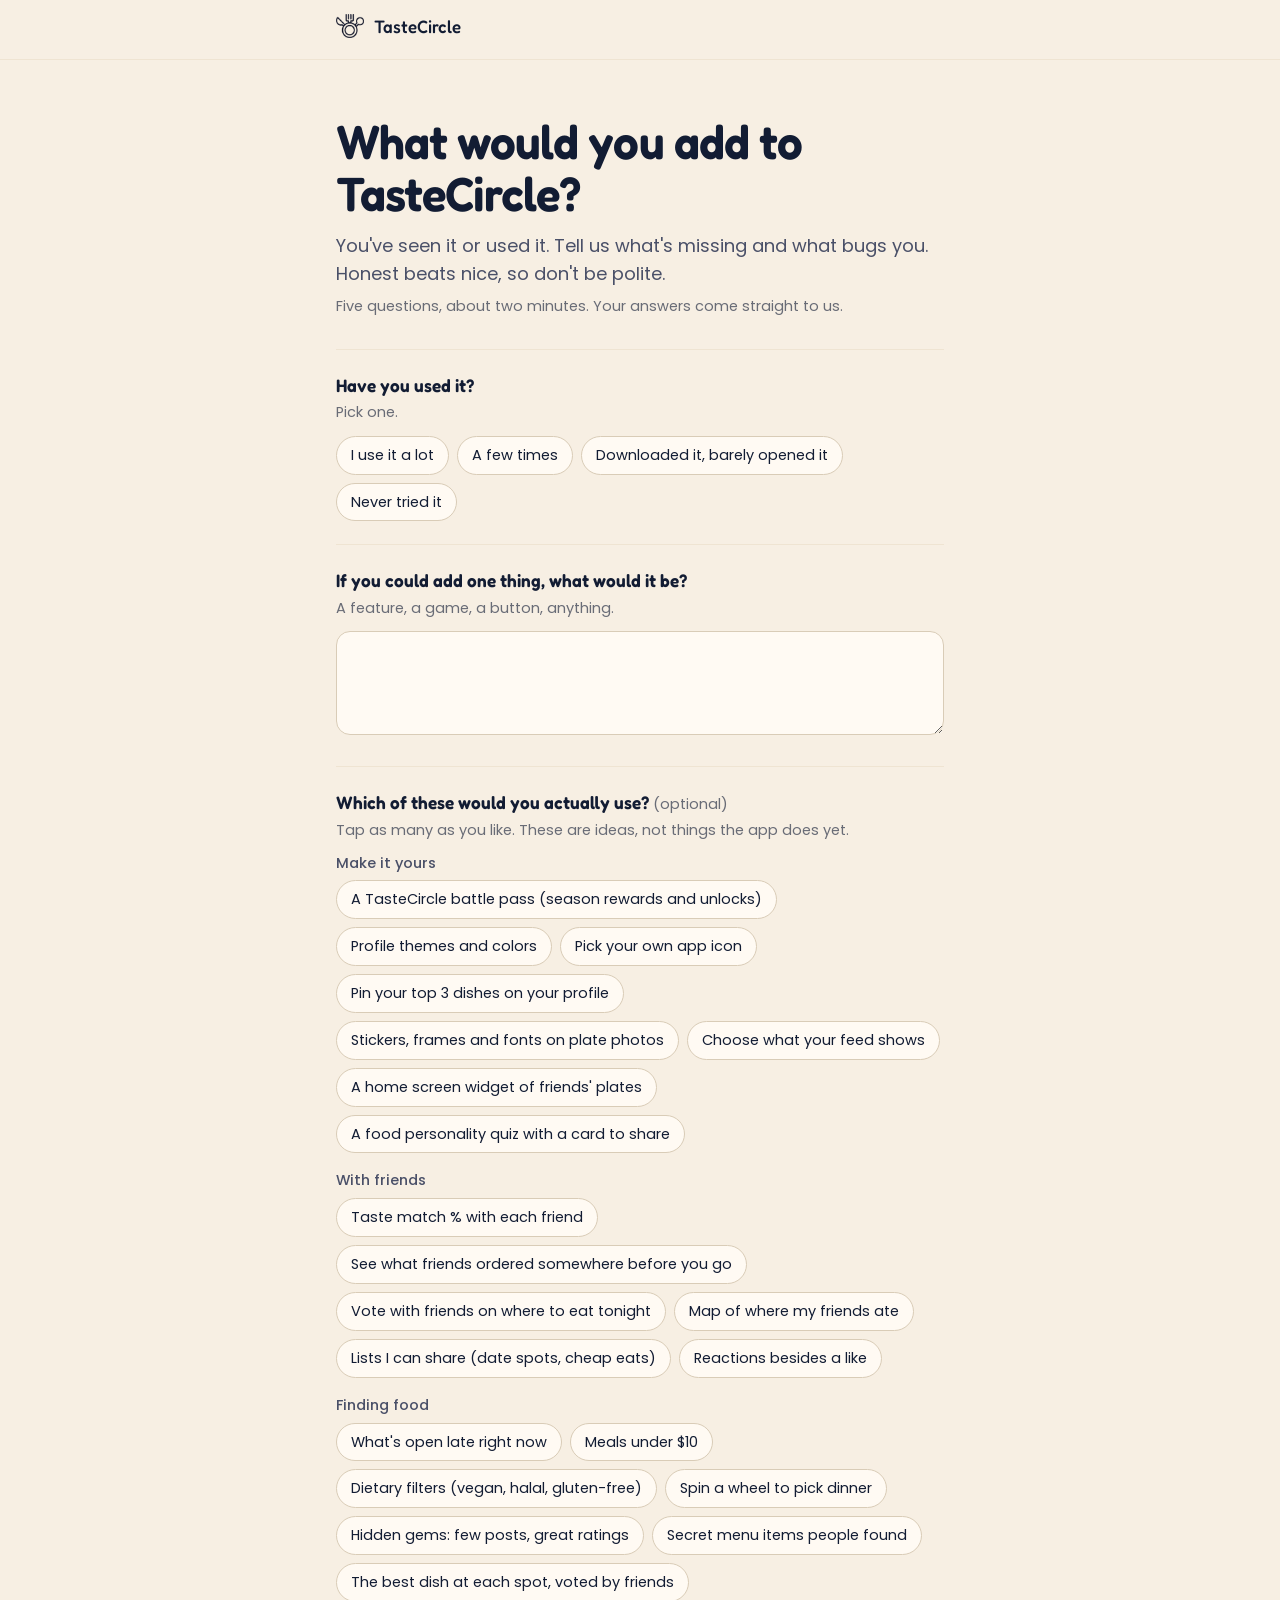
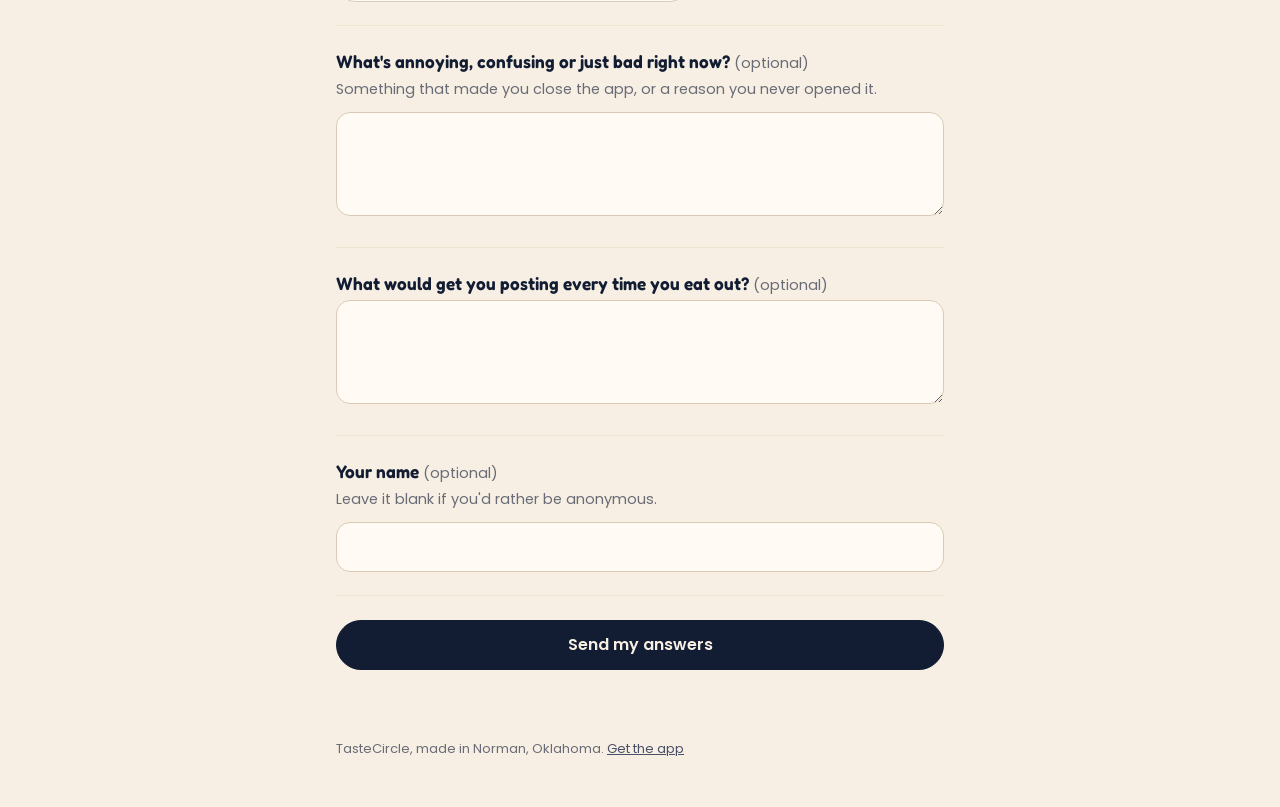
==== commit 35d70f63: "feedback: drop 'The weirder the better.' Co-Authored-By: Claude Opus 5.5 <noreply@anthropic.com>" ====
--- a/feedback/index.html
+++ b/feedback/index.html
@@ -98,7 +98,7 @@
 
     <fieldset>
       <label class="q" for="add">If you could add one thing, what would it be?</label>
-      <span class="hint">A feature, a game, a button, anything. The weirder the better.</span>
+      <span class="hint">A feature, a game, a button, anything.</span>
       <textarea id="add" name="add" required></textarea>
     </fieldset>
 
@@ -252,6 +252,8 @@
             show(x.j.duplicate ? "We already have these answers. Thanks again." : "Got it. Your answers are with us.");
           } else if (x.status === 429) {
             fail("Too many answers in a short time. Try again later, or send them another way below.");
+          } else if (x.status === 400 && x.j && x.j.error) {
+            fail(String(x.j.error));
           } else {
             fail("That didn't go through (error " + x.status + "). Try again, or send your answers another way below.");
           }
